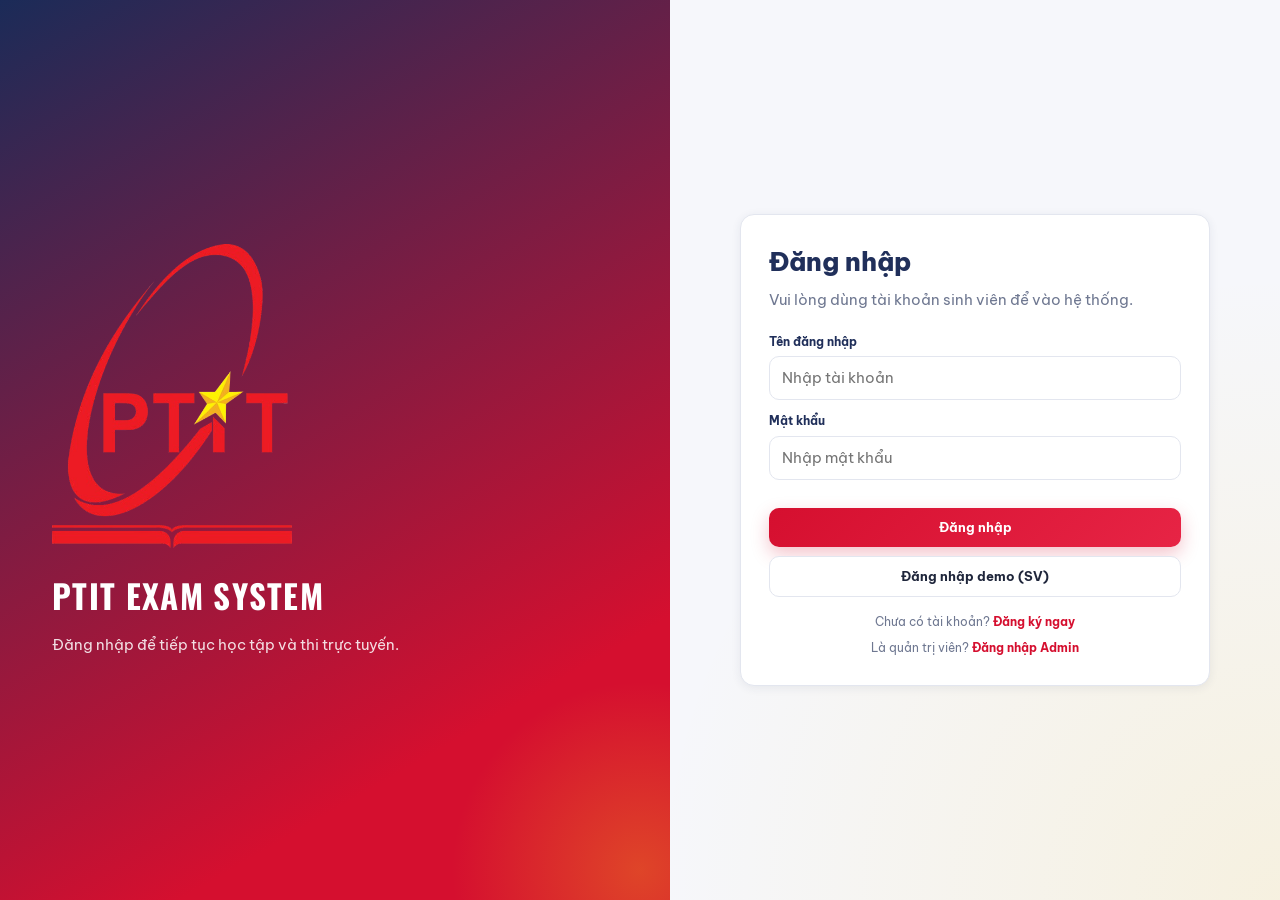
==== exam.html @ 9a4d94da "first project" ====
﻿<!DOCTYPE html>
<html lang="vi">
<head>
  <meta charset="UTF-8" />
  <meta name="viewport" content="width=device-width, initial-scale=1.0" />
  <title>PTIT Exam - Làm bài thi</title>
  <link rel="preconnect" href="https://fonts.googleapis.com" />
  <link rel="preconnect" href="https://fonts.gstatic.com" crossorigin />
  <link href="https://fonts.googleapis.com/css2?family=Be+Vietnam+Pro:wght@300;400;500;600;700;800&family=Oswald:wght@500;700&display=swap" rel="stylesheet" />
  <link rel="stylesheet" href="assets/css/base.css" />
  <link rel="stylesheet" href="assets/css/components.css" />
  <link rel="stylesheet" href="assets/css/exam.css" />
</head>
<body>
  <header class="topbar">
    <div class="logo-row">
      <img src="assets/images/ptit.png" alt="PTIT" />
      <strong id="exam-page-title">Bài thi</strong>
    </div>
    <div style="display: flex; gap: 8px; align-items: center;">
      <div id="timer-chip" class="timer-chip">00:00</div>
      <a class="btn btn-outline btn-sm" href="home.html" style="color: #fff; border-color: rgba(255,255,255,.4);">Thoát</a>
    </div>
  </header>

  <main class="main-area container">
    <div class="exam-layout">
      <section class="exam-panel">
        <div class="exam-header">
          <div class="exam-title" id="exam-title">Tên bài thi</div>
          <p class="exam-subtitle" id="exam-subject">Môn học</p>
        </div>

        <div id="question-area"></div>

        <div style="display: flex; gap: 10px; margin-top: 20px; flex-wrap: wrap;">
          <button class="btn btn-outline" id="btn-prev" type="button">Câu trước</button>
          <button class="btn btn-navy" id="btn-next" type="button">Câu sau</button>
          <button class="btn btn-primary" id="btn-submit" type="button" style="margin-left: auto;">Nộp bài</button>
        </div>
      </section>

      <aside class="exam-sidebar">
        <section class="card">
          <div class="card-body">
            <h3 style="font-size: .9rem; color: var(--ptit-navy); margin-bottom: 8px;">Tiến độ làm bài</h3>
            <div class="progress"><div id="progress-bar" class="progress-bar"></div></div>
            <p id="progress-text" style="font-size: .78rem; color: var(--text-muted); margin-top: 6px;">0 / 0 câu</p>
          </div>
        </section>
        <section class="card">
          <div class="card-body">
            <h3 style="font-size: .9rem; color: var(--ptit-navy); margin-bottom: 10px;">Danh sách câu hỏi</h3>
            <div id="q-nav-grid" class="q-nav-grid"></div>
          </div>
        </section>
      </aside>
    </div>
  </main>

  <script type="module" src="assets/js/pages/exam-page.js"></script>
</body>
</html>
---- assets/css/base.css ----
﻿:root {
  --ptit-red: #d50f2f;
  --ptit-red-dark: #ad0b26;
  --ptit-red-soft: #fde8ec;
  --ptit-gold: #f5c119;
  --ptit-gold-dark: #cc9f10;
  --ptit-ink: #1d2238;
  --ptit-navy: #202f5a;
  --bg-page: #f6f7fb;
  --bg-panel: #ffffff;
  --text-main: #1f263b;
  --text-muted: #6f7891;
  --border: #e3e6ef;
  --success: #16a34a;
  --warning: #d97706;
  --danger: #dc2626;
  --radius-sm: 10px;
  --radius-md: 14px;
  --radius-lg: 20px;
  --shadow-sm: 0 2px 10px rgba(32, 47, 90, 0.08);
  --shadow-md: 0 8px 28px rgba(32, 47, 90, 0.14);
}

*,
*::before,
*::after {
  box-sizing: border-box;
}

html,
body {
  margin: 0;
  padding: 0;
}

html {
  font-size: 15px;
  scroll-behavior: smooth;
}

body {
  font-family: 'Be Vietnam Pro', 'Segoe UI', sans-serif;
  color: var(--text-main);
  background:
    radial-gradient(circle at 0 0, rgba(213, 15, 47, 0.08), transparent 35%),
    radial-gradient(circle at 100% 100%, rgba(245, 193, 25, 0.12), transparent 40%),
    var(--bg-page);
  min-height: 100vh;
  line-height: 1.45;
}

a {
  color: inherit;
}

img {
  max-width: 100%;
  display: block;
}

h1,
h2,
h3,
h4,
p {
  margin: 0;
}

input,
select,
textarea,
button {
  font: inherit;
}

.container {
  width: min(1200px, 94vw);
  margin: 0 auto;
}

.page-title {
  font-size: 1.8rem;
  color: var(--ptit-navy);
  font-weight: 800;
}

.page-subtitle {
  margin-top: 6px;
  color: var(--text-muted);
  font-size: 0.92rem;
}

.topbar {
  height: 70px;
  background: linear-gradient(90deg, #182750 0%, #d50f2f 85%);
  color: #fff;
  display: flex;
  align-items: center;
  justify-content: space-between;
  padding: 0 24px;
  box-shadow: var(--shadow-md);
  position: sticky;
  top: 0;
  z-index: 40;
}

.logo-row {
  display: flex;
  align-items: center;
  gap: 10px;
}

.logo-row img {
  height: 42px;
  width: auto;
  object-fit: contain;
}

.logo-row strong {
  font-family: 'Oswald', sans-serif;
  letter-spacing: 0.04em;
  font-size: 1.12rem;
}

.main-area {
  padding: 30px 0 50px;
}

.form-label {
  display: block;
  font-size: 0.82rem;
  font-weight: 700;
  color: var(--ptit-navy);
  margin-bottom: 6px;
}

.form-control {
  width: 100%;
  border: 1.5px solid var(--border);
  border-radius: var(--radius-sm);
  padding: 10px 12px;
  background: #fff;
  color: var(--text-main);
  outline: none;
  transition: border-color 0.2s ease, box-shadow 0.2s ease;
}

.form-control:focus {
  border-color: var(--ptit-red);
  box-shadow: 0 0 0 3px rgba(213, 15, 47, 0.14);
}

.form-error {
  font-size: 0.76rem;
  color: var(--danger);
  margin-top: 5px;
  display: none;
}

.field.error .form-control {
  border-color: var(--danger);
}

.field.error .form-error {
  display: block;
}

@media (max-width: 900px) {
  .page-title {
    font-size: 1.45rem;
  }

  .topbar {
    padding: 0 14px;
  }
}
---- assets/css/components.css ----
﻿.btn {
  border: 0;
  cursor: pointer;
  border-radius: 10px;
  font-weight: 700;
  font-size: 0.88rem;
  padding: 10px 16px;
  display: inline-flex;
  align-items: center;
  justify-content: center;
  gap: 7px;
  transition: transform 0.18s ease, box-shadow 0.2s ease, background-color 0.2s ease;
  text-decoration: none;
}

.btn:hover {
  transform: translateY(-1px);
}

.btn:disabled {
  opacity: 0.55;
  cursor: not-allowed;
  transform: none;
}

.btn-primary {
  color: #fff;
  background: linear-gradient(135deg, var(--ptit-red) 0%, #e72445 100%);
  box-shadow: 0 7px 18px rgba(213, 15, 47, 0.25);
}

.btn-primary:hover {
  background: linear-gradient(135deg, var(--ptit-red-dark) 0%, var(--ptit-red) 100%);
}

.btn-outline {
  border: 1.4px solid var(--border);
  background: #fff;
  color: var(--text-main);
}

.btn-outline:hover {
  border-color: var(--ptit-red);
  color: var(--ptit-red);
}

.btn-navy {
  background: var(--ptit-navy);
  color: #fff;
}

.btn-gold {
  background: linear-gradient(135deg, var(--ptit-gold) 0%, #ffd84b 100%);
  color: #3a2c00;
}

.btn-danger {
  background: var(--danger);
  color: #fff;
}

.btn-ghost {
  background: transparent;
  color: var(--text-muted);
}

.btn-sm {
  font-size: 0.78rem;
  padding: 7px 12px;
}

.btn-full {
  width: 100%;
}

.card {
  border: 1.5px solid var(--border);
  border-radius: var(--radius-md);
  background: var(--bg-panel);
  box-shadow: var(--shadow-sm);
}

.card-head {
  padding: 16px 18px;
  border-bottom: 1.5px solid var(--border);
  display: flex;
  align-items: center;
  justify-content: space-between;
  gap: 10px;
  flex-wrap: wrap;
}

.card-head h3 {
  font-size: 1rem;
  color: var(--ptit-navy);
  font-weight: 800;
}

.card-body {
  padding: 18px;
}

.badge {
  display: inline-flex;
  align-items: center;
  border-radius: 999px;
  font-size: 0.72rem;
  font-weight: 700;
  padding: 4px 10px;
}

.badge-success { background: #e7f9ed; color: #137535; }
.badge-warning { background: #fff4da; color: #a85f04; }
.badge-error { background: #fdecec; color: #b31919; }
.badge-info { background: #e8eefc; color: #2147a8; }
.badge-neutral { background: #eff2f8; color: #5f6780; }

.table-wrap {
  overflow-x: auto;
}

table {
  width: 100%;
  border-collapse: collapse;
}

table th,
table td {
  text-align: left;
  padding: 12px 14px;
  border-bottom: 1px solid var(--border);
}

table th {
  font-size: 0.72rem;
  text-transform: uppercase;
  letter-spacing: 0.05em;
  color: var(--text-muted);
}

table td {
  font-size: 0.85rem;
}

table tr:hover td {
  background: #fafbff;
}

.toast-root {
  position: fixed;
  right: 18px;
  bottom: 20px;
  background: #1f2d52;
  color: #fff;
  border-radius: 10px;
  font-size: 0.85rem;
  padding: 12px 16px;
  opacity: 0;
  transform: translateY(70px);
  transition: all 0.24s ease;
  z-index: 9999;
  max-width: 340px;
}

.toast-root.show {
  opacity: 1;
  transform: translateY(0);
}

.toast-root.success { background: var(--success); }
.toast-root.error { background: var(--danger); }

.modal-overlay {
  position: fixed;
  inset: 0;
  background: rgba(15, 18, 30, 0.55);
  display: none;
  align-items: center;
  justify-content: center;
  padding: 20px;
  z-index: 9998;
}

.modal-overlay.open {
  display: flex;
}

.modal-card {
  width: min(620px, 95vw);
  border-radius: 16px;
  border: 1px solid var(--border);
  background: #fff;
  box-shadow: 0 20px 45px rgba(20, 26, 42, 0.28);
}

.modal-head,
.modal-foot {
  padding: 14px 18px;
  border-bottom: 1px solid var(--border);
}

.modal-head {
  display: flex;
  align-items: center;
  justify-content: space-between;
}

.modal-head h3 {
  font-size: 1rem;
  font-weight: 800;
  color: var(--ptit-navy);
}

.modal-body {
  padding: 16px 18px;
  max-height: 62vh;
  overflow: auto;
}

.modal-foot {
  border-bottom: 0;
  border-top: 1px solid var(--border);
  display: flex;
  justify-content: flex-end;
  gap: 8px;
}
---- assets/css/exam.css ----
﻿.exam-layout {
  display: grid;
  grid-template-columns: 1fr 290px;
  gap: 18px;
  align-items: start;
}

.exam-panel {
  border: 1.5px solid var(--border);
  border-radius: var(--radius-md);
  background: #fff;
  padding: 20px;
}

.exam-header {
  padding-bottom: 14px;
  border-bottom: 1.5px solid var(--border);
  margin-bottom: 18px;
}

.exam-title {
  color: var(--ptit-navy);
  font-size: 1.24rem;
  font-weight: 800;
}

.exam-subtitle {
  font-size: 0.85rem;
  color: var(--text-muted);
  margin-top: 4px;
}

.timer-chip {
  background: linear-gradient(120deg, var(--ptit-red), #e52145);
  color: #fff;
  border-radius: 10px;
  padding: 9px 12px;
  font-weight: 800;
  min-width: 90px;
  text-align: center;
}

.timer-chip.warn {
  background: linear-gradient(120deg, #b91c1c, #dc2626);
}

.question-label {
  color: var(--ptit-red);
  font-size: 0.76rem;
  letter-spacing: 0.08em;
  text-transform: uppercase;
  font-weight: 800;
}

.question-text {
  margin-top: 8px;
  color: var(--ptit-navy);
  line-height: 1.6;
  font-weight: 600;
}

.options-list {
  margin-top: 14px;
  display: grid;
  gap: 9px;
}

.option-item {
  border: 1.5px solid var(--border);
  border-radius: 10px;
  padding: 11px 13px;
  display: flex;
  gap: 10px;
  cursor: pointer;
  transition: border-color 0.18s ease, background-color 0.18s ease;
}

.option-item:hover,
.option-item.selected {
  border-color: var(--ptit-red);
  background: var(--ptit-red-soft);
}

.option-dot {
  width: 22px;
  height: 22px;
  border: 2px solid var(--border);
  border-radius: 50%;
  font-size: 0.76rem;
  display: inline-flex;
  align-items: center;
  justify-content: center;
  font-weight: 700;
  flex-shrink: 0;
}

.option-item.selected .option-dot {
  border-color: var(--ptit-red);
  background: var(--ptit-red);
  color: #fff;
}

.exam-sidebar {
  display: grid;
  gap: 14px;
  position: sticky;
  top: 82px;
}

.q-nav-grid {
  display: grid;
  grid-template-columns: repeat(5, 1fr);
  gap: 7px;
}

.q-nav-btn {
  border: 1.5px solid var(--border);
  background: #fff;
  border-radius: 8px;
  width: 100%;
  aspect-ratio: 1;
  cursor: pointer;
  font-size: 0.78rem;
  font-weight: 700;
  color: var(--text-muted);
}

.q-nav-btn.answered {
  border-color: var(--ptit-red);
  background: var(--ptit-red);
  color: #fff;
}

.q-nav-btn.current {
  border-color: var(--ptit-navy);
}

.progress {
  width: 100%;
  height: 7px;
  border-radius: 999px;
  background: #e8ebf3;
  overflow: hidden;
}

.progress-bar {
  height: 100%;
  width: 0;
  background: linear-gradient(90deg, var(--ptit-red), var(--ptit-gold));
}

@media (max-width: 960px) {
  .exam-layout {
    grid-template-columns: 1fr;
  }

  .exam-sidebar {
    position: static;
  }
}
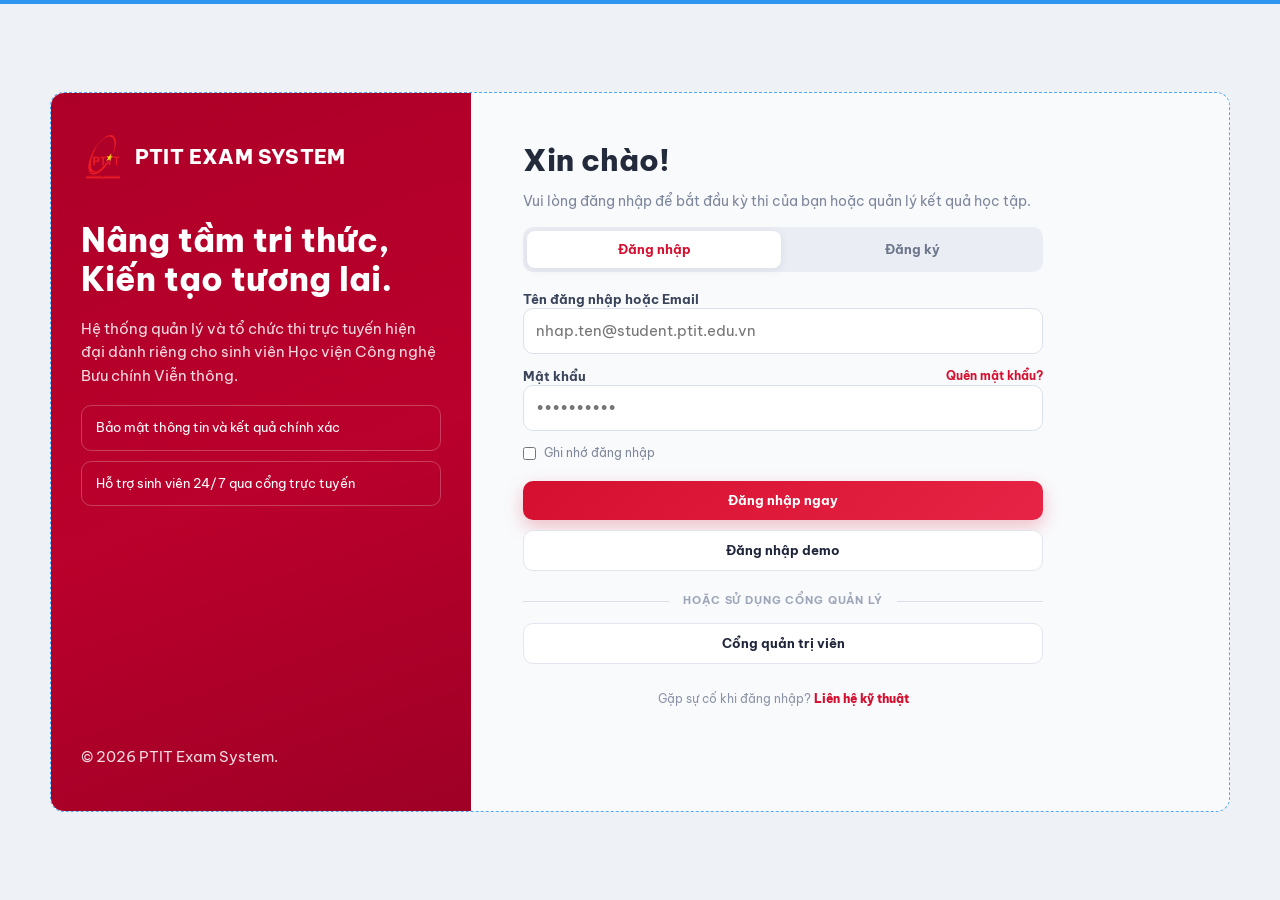
==== commit db3ad1e6: "final update" ====
--- a/exam.html
+++ b/exam.html
@@ -1,64 +1,198 @@
-﻿<!DOCTYPE html>
-<html lang="vi">
-<head>
-  <meta charset="UTF-8" />
-  <meta name="viewport" content="width=device-width, initial-scale=1.0" />
-  <title>PTIT Exam - Làm bài thi</title>
-  <link rel="preconnect" href="https://fonts.googleapis.com" />
-  <link rel="preconnect" href="https://fonts.gstatic.com" crossorigin />
-  <link href="https://fonts.googleapis.com/css2?family=Be+Vietnam+Pro:wght@300;400;500;600;700;800&family=Oswald:wght@500;700&display=swap" rel="stylesheet" />
-  <link rel="stylesheet" href="assets/css/base.css" />
-  <link rel="stylesheet" href="assets/css/components.css" />
-  <link rel="stylesheet" href="assets/css/exam.css" />
-</head>
-<body>
-  <header class="topbar">
-    <div class="logo-row">
-      <img src="assets/images/ptit.png" alt="PTIT" />
-      <strong id="exam-page-title">Bài thi</strong>
-    </div>
-    <div style="display: flex; gap: 8px; align-items: center;">
-      <div id="timer-chip" class="timer-chip">00:00</div>
-      <a class="btn btn-outline btn-sm" href="home.html" style="color: #fff; border-color: rgba(255,255,255,.4);">Thoát</a>
-    </div>
-  </header>
-
-  <main class="main-area container">
-    <div class="exam-layout">
-      <section class="exam-panel">
-        <div class="exam-header">
-          <div class="exam-title" id="exam-title">Tên bài thi</div>
-          <p class="exam-subtitle" id="exam-subject">Môn học</p>
-        </div>
-
-        <div id="question-area"></div>
-
-        <div style="display: flex; gap: 10px; margin-top: 20px; flex-wrap: wrap;">
-          <button class="btn btn-outline" id="btn-prev" type="button">Câu trước</button>
-          <button class="btn btn-navy" id="btn-next" type="button">Câu sau</button>
-          <button class="btn btn-primary" id="btn-submit" type="button" style="margin-left: auto;">Nộp bài</button>
-        </div>
-      </section>
-
-      <aside class="exam-sidebar">
-        <section class="card">
-          <div class="card-body">
-            <h3 style="font-size: .9rem; color: var(--ptit-navy); margin-bottom: 8px;">Tiến độ làm bài</h3>
-            <div class="progress"><div id="progress-bar" class="progress-bar"></div></div>
-            <p id="progress-text" style="font-size: .78rem; color: var(--text-muted); margin-top: 6px;">0 / 0 câu</p>
-          </div>
-        </section>
-        <section class="card">
-          <div class="card-body">
-            <h3 style="font-size: .9rem; color: var(--ptit-navy); margin-bottom: 10px;">Danh sách câu hỏi</h3>
-            <div id="q-nav-grid" class="q-nav-grid"></div>
-          </div>
-        </section>
-      </aside>
-    </div>
-  </main>
-
-  <script type="module" src="assets/js/pages/exam-page.js"></script>
-</body>
-</html>
-
+<!DOCTYPE html>++
+<!-- Trang exam.html -->++
+++
+<html lang="vi">++
+<head>++
+  <meta charset="UTF-8" />++
+  <meta name="viewport" content="width=device-width, initial-scale=1.0" />++
+  <title>PTIT Exam - Làm bài thi</title>++
+  <link rel="preconnect" href="https://fonts.googleapis.com" />++
+  <link rel="preconnect" href="https://fonts.gstatic.com" crossorigin />++
+  <link href="https://fonts.googleapis.com/css2?family=Be+Vietnam+Pro:wght@300;400;500;600;700;800&family=Oswald:wght@500;700&display=swap" rel="stylesheet" />++
+  <link rel="stylesheet" href="assets/css/base.css" />++
+  <link rel="stylesheet" href="assets/css/components.css" />++
+  <link rel="stylesheet" href="assets/css/exam.css" />++
+</head>++
+<body>++
+  <header class="topbar">++
+    <div class="logo-row">++
+      <img src="assets/images/ptit.png" alt="PTIT" />++
+      <strong id="exam-page-title">Bài thi</strong>++
+    </div>++
+    <div style="display: flex; gap: 8px; align-items: center;">++
+      <div id="timer-chip" class="timer-chip">00:00</div>++
+      <a class="btn btn-outline btn-sm" href="home.html" style="background: transparent; color: #fff; border-color: rgba(255,255,255,.4);">Thoát</a>++
+    </div>++
+  </header>++
+++
+  <main class="main-area container">++
+    <div class="exam-layout">++
+      <section class="exam-panel">++
+        <div class="exam-header">++
+          <div class="exam-title" id="exam-title">Tên bài thi</div>++
+          <p class="exam-subtitle" id="exam-subject">Môn học</p>++
+        </div>++
+++
+        <div id="question-area"></div>++
+++
+        <div style="display: flex; gap: 10px; margin-top: 20px; flex-wrap: wrap;">++
+          <button class="btn btn-outline" id="btn-prev" type="button">Câu trước</button>++
+          <button class="btn btn-navy" id="btn-next" type="button">Câu sau</button>++
+          <button class="btn btn-primary" id="btn-submit" type="button" style="margin-left: auto;">Nộp bài</button>++
+        </div>++
+      </section>++
+++
+      <aside class="exam-sidebar">++
+        <section class="card">++
+          <div class="card-body">++
+            <h3 style="font-size: .9rem; color: var(--ptit-navy); margin-bottom: 8px;">Tiến độ làm bài</h3>++
+            <div class="progress"><div id="progress-bar" class="progress-bar"></div></div>++
+            <p id="progress-text" style="font-size: .78rem; color: var(--text-muted); margin-top: 6px;">0 / 0 câu</p>++
+          </div>++
+        </section>++
+        <section class="card">++
+          <div class="card-body">++
+            <h3 style="font-size: .9rem; color: var(--ptit-navy); margin-bottom: 10px;">Danh sách câu hỏi</h3>++
+            <div id="q-nav-grid" class="q-nav-grid"></div>++
+          </div>++
+        </section>++
+      </aside>++
+    </div>++
+  </main>++
+++
+  <script type="module" src="assets/js/pages/exam-page.js"></script>++
+</body>++
+</html>++
+++
--- a/assets/css/base.css
+++ b/assets/css/base.css
@@ -1,176 +1,525 @@
-﻿:root {
-  --ptit-red: #d50f2f;
-  --ptit-red-dark: #ad0b26;
-  --ptit-red-soft: #fde8ec;
-  --ptit-gold: #f5c119;
-  --ptit-gold-dark: #cc9f10;
-  --ptit-ink: #1d2238;
-  --ptit-navy: #202f5a;
-  --bg-page: #f6f7fb;
-  --bg-panel: #ffffff;
-  --text-main: #1f263b;
-  --text-muted: #6f7891;
-  --border: #e3e6ef;
-  --success: #16a34a;
-  --warning: #d97706;
-  --danger: #dc2626;
-  --radius-sm: 10px;
-  --radius-md: 14px;
-  --radius-lg: 20px;
-  --shadow-sm: 0 2px 10px rgba(32, 47, 90, 0.08);
-  --shadow-md: 0 8px 28px rgba(32, 47, 90, 0.14);
-}
-
-*,
-*::before,
-*::after {
-  box-sizing: border-box;
-}
-
-html,
-body {
-  margin: 0;
-  padding: 0;
-}
-
-html {
-  font-size: 15px;
-  scroll-behavior: smooth;
-}
-
-body {
-  font-family: 'Be Vietnam Pro', 'Segoe UI', sans-serif;
-  color: var(--text-main);
-  background:
-    radial-gradient(circle at 0 0, rgba(213, 15, 47, 0.08), transparent 35%),
-    radial-gradient(circle at 100% 100%, rgba(245, 193, 25, 0.12), transparent 40%),
-    var(--bg-page);
-  min-height: 100vh;
-  line-height: 1.45;
-}
-
-a {
-  color: inherit;
-}
-
-img {
-  max-width: 100%;
-  display: block;
-}
-
-h1,
-h2,
-h3,
-h4,
-p {
-  margin: 0;
-}
-
-input,
-select,
-textarea,
-button {
-  font: inherit;
-}
-
-.container {
-  width: min(1200px, 94vw);
-  margin: 0 auto;
-}
-
-.page-title {
-  font-size: 1.8rem;
-  color: var(--ptit-navy);
-  font-weight: 800;
-}
-
-.page-subtitle {
-  margin-top: 6px;
-  color: var(--text-muted);
-  font-size: 0.92rem;
-}
-
-.topbar {
-  height: 70px;
-  background: linear-gradient(90deg, #182750 0%, #d50f2f 85%);
-  color: #fff;
-  display: flex;
-  align-items: center;
-  justify-content: space-between;
-  padding: 0 24px;
-  box-shadow: var(--shadow-md);
-  position: sticky;
-  top: 0;
-  z-index: 40;
-}
-
-.logo-row {
-  display: flex;
-  align-items: center;
-  gap: 10px;
-}
-
-.logo-row img {
-  height: 42px;
-  width: auto;
-  object-fit: contain;
-}
-
-.logo-row strong {
-  font-family: 'Oswald', sans-serif;
-  letter-spacing: 0.04em;
-  font-size: 1.12rem;
-}
-
-.main-area {
-  padding: 30px 0 50px;
-}
-
-.form-label {
-  display: block;
-  font-size: 0.82rem;
-  font-weight: 700;
-  color: var(--ptit-navy);
-  margin-bottom: 6px;
-}
-
-.form-control {
-  width: 100%;
-  border: 1.5px solid var(--border);
-  border-radius: var(--radius-sm);
-  padding: 10px 12px;
-  background: #fff;
-  color: var(--text-main);
-  outline: none;
-  transition: border-color 0.2s ease, box-shadow 0.2s ease;
-}
-
-.form-control:focus {
-  border-color: var(--ptit-red);
-  box-shadow: 0 0 0 3px rgba(213, 15, 47, 0.14);
-}
-
-.form-error {
-  font-size: 0.76rem;
-  color: var(--danger);
-  margin-top: 5px;
-  display: none;
-}
-
-.field.error .form-control {
-  border-color: var(--danger);
-}
-
-.field.error .form-error {
-  display: block;
-}
-
-@media (max-width: 900px) {
-  .page-title {
-    font-size: 1.45rem;
-  }
-
-  .topbar {
-    padding: 0 14px;
-  }
-}
+/* Styles cho base.css */++
+++
+:root {++
+  --ptit-red: #d50f2f;++
+  --ptit-red-dark: #ad0b26;++
+  --ptit-red-soft: #fde8ec;++
+  --ptit-gold: #f5c119;++
+  --ptit-gold-dark: #cc9f10;++
+  --ptit-ink: #1d2238;++
+  --ptit-navy: #202f5a;++
+  --bg-page: #eef1f6;++
+  --bg-panel: #ffffff;++
+  --text-main: #1f263b;++
+  --text-muted: #6f7891;++
+  --border: #e3e6ef;++
+  --success: #16a34a;++
+  --warning: #d97706;++
+  --danger: #dc2626;++
+  --radius-sm: 10px;++
+  --radius-md: 14px;++
+  --radius-lg: 20px;++
+  --shadow-sm: 0 2px 10px rgba(32, 47, 90, 0.08);++
+  --shadow-md: 0 8px 28px rgba(32, 47, 90, 0.14);++
+}++
+++
+*,++
+*::before,++
+*::after {++
+  box-sizing: border-box;++
+}++
+++
+html,++
+body {++
+  margin: 0;++
+  padding: 0;++
+}++
+++
+html {++
+  font-size: 15px;++
+  scroll-behavior: smooth;++
+}++
+++
+body {++
+  font-family: 'Be Vietnam Pro', 'Segoe UI', sans-serif;++
+  color: var(--text-main);++
+  background: var(--bg-page);++
+  min-height: 100vh;++
+  line-height: 1.45;++
+}++
+++
+a {++
+  color: inherit;++
+}++
+++
+img {++
+  max-width: 100%;++
+  display: block;++
+}++
+++
+h1,++
+h2,++
+h3,++
+h4,++
+p {++
+  margin: 0;++
+}++
+++
+input,++
+select,++
+textarea,++
+button {++
+  font: inherit;++
+}++
+++
+.container {++
+  width: min(1200px, 94vw);++
+  margin: 0 auto;++
+}++
+++
+.page-title {++
+  font-size: 1.8rem;++
+  color: var(--ptit-navy);++
+  font-weight: 800;++
+}++
+++
+.page-subtitle {++
+  margin-top: 6px;++
+  color: var(--text-muted);++
+  font-size: 0.92rem;++
+}++
+++
+.topbar {++
+  height: 68px;++
+  background: linear-gradient(90deg, #182750 0%, #d50f2f 85%);++
+  color: #fff;++
+  display: flex;++
+  align-items: center;++
+  justify-content: space-between;++
+  padding: 0 20px;++
+  box-shadow: var(--shadow-md);++
+  position: sticky;++
+  top: 0;++
+  z-index: 40;++
+}++
+++
+.logo-row {++
+  display: flex;++
+  align-items: center;++
+  gap: 10px;++
+}++
+++
+.logo-row img {++
+  height: 38px;++
+  width: auto;++
+  object-fit: contain;++
+}++
+++
+.logo-row strong {++
+  font-family: 'Oswald', sans-serif;++
+  letter-spacing: 0.04em;++
+  font-size: 1.12rem;++
+}++
+++
+.main-area {++
+  padding: 30px 0 50px;++
+}++
+++
+.form-label {++
+  display: block;++
+  font-size: 0.82rem;++
+  font-weight: 700;++
+  color: var(--ptit-navy);++
+  margin-bottom: 6px;++
+}++
+++
+.form-control {++
+  width: 100%;++
+  border: 1.5px solid var(--border);++
+  border-radius: var(--radius-sm);++
+  padding: 10px 12px;++
+  background: #fff;++
+  color: var(--text-main);++
+  outline: none;++
+  transition: border-color 0.2s ease, box-shadow 0.2s ease;++
+}++
+++
+.form-control:focus {++
+  border-color: var(--ptit-red);++
+  box-shadow: 0 0 0 3px rgba(213, 15, 47, 0.14);++
+}++
+++
+.form-error {++
+  font-size: 0.76rem;++
+  color: var(--danger);++
+  margin-top: 5px;++
+  display: none;++
+}++
+++
+.field.error .form-control {++
+  border-color: var(--danger);++
+}++
+++
+.field.error .form-error {++
+  display: block;++
+}++
+++
+@media (max-width: 900px) {++
+  .page-title {++
+    font-size: 1.45rem;++
+  }++
+++
+  .topbar {++
+    padding: 0 14px;++
+  }++
+}++
--- a/assets/css/components.css
+++ b/assets/css/components.css
@@ -1,226 +1,684 @@
-﻿.btn {
-  border: 0;
-  cursor: pointer;
-  border-radius: 10px;
-  font-weight: 700;
-  font-size: 0.88rem;
-  padding: 10px 16px;
-  display: inline-flex;
-  align-items: center;
-  justify-content: center;
-  gap: 7px;
-  transition: transform 0.18s ease, box-shadow 0.2s ease, background-color 0.2s ease;
-  text-decoration: none;
-}
-
-.btn:hover {
-  transform: translateY(-1px);
-}
-
-.btn:disabled {
-  opacity: 0.55;
-  cursor: not-allowed;
-  transform: none;
-}
-
-.btn-primary {
-  color: #fff;
-  background: linear-gradient(135deg, var(--ptit-red) 0%, #e72445 100%);
-  box-shadow: 0 7px 18px rgba(213, 15, 47, 0.25);
-}
-
-.btn-primary:hover {
-  background: linear-gradient(135deg, var(--ptit-red-dark) 0%, var(--ptit-red) 100%);
-}
-
-.btn-outline {
-  border: 1.4px solid var(--border);
-  background: #fff;
-  color: var(--text-main);
-}
-
-.btn-outline:hover {
-  border-color: var(--ptit-red);
-  color: var(--ptit-red);
-}
-
-.btn-navy {
-  background: var(--ptit-navy);
-  color: #fff;
-}
-
-.btn-gold {
-  background: linear-gradient(135deg, var(--ptit-gold) 0%, #ffd84b 100%);
-  color: #3a2c00;
-}
-
-.btn-danger {
-  background: var(--danger);
-  color: #fff;
-}
-
-.btn-ghost {
-  background: transparent;
-  color: var(--text-muted);
-}
-
-.btn-sm {
-  font-size: 0.78rem;
-  padding: 7px 12px;
-}
-
-.btn-full {
-  width: 100%;
-}
-
-.card {
-  border: 1.5px solid var(--border);
-  border-radius: var(--radius-md);
-  background: var(--bg-panel);
-  box-shadow: var(--shadow-sm);
-}
-
-.card-head {
-  padding: 16px 18px;
-  border-bottom: 1.5px solid var(--border);
-  display: flex;
-  align-items: center;
-  justify-content: space-between;
-  gap: 10px;
-  flex-wrap: wrap;
-}
-
-.card-head h3 {
-  font-size: 1rem;
-  color: var(--ptit-navy);
-  font-weight: 800;
-}
-
-.card-body {
-  padding: 18px;
-}
-
-.badge {
-  display: inline-flex;
-  align-items: center;
-  border-radius: 999px;
-  font-size: 0.72rem;
-  font-weight: 700;
-  padding: 4px 10px;
-}
-
-.badge-success { background: #e7f9ed; color: #137535; }
-.badge-warning { background: #fff4da; color: #a85f04; }
-.badge-error { background: #fdecec; color: #b31919; }
-.badge-info { background: #e8eefc; color: #2147a8; }
-.badge-neutral { background: #eff2f8; color: #5f6780; }
-
-.table-wrap {
-  overflow-x: auto;
-}
-
-table {
-  width: 100%;
-  border-collapse: collapse;
-}
-
-table th,
-table td {
-  text-align: left;
-  padding: 12px 14px;
-  border-bottom: 1px solid var(--border);
-}
-
-table th {
-  font-size: 0.72rem;
-  text-transform: uppercase;
-  letter-spacing: 0.05em;
-  color: var(--text-muted);
-}
-
-table td {
-  font-size: 0.85rem;
-}
-
-table tr:hover td {
-  background: #fafbff;
-}
-
-.toast-root {
-  position: fixed;
-  right: 18px;
-  bottom: 20px;
-  background: #1f2d52;
-  color: #fff;
-  border-radius: 10px;
-  font-size: 0.85rem;
-  padding: 12px 16px;
-  opacity: 0;
-  transform: translateY(70px);
-  transition: all 0.24s ease;
-  z-index: 9999;
-  max-width: 340px;
-}
-
-.toast-root.show {
-  opacity: 1;
-  transform: translateY(0);
-}
-
-.toast-root.success { background: var(--success); }
-.toast-root.error { background: var(--danger); }
-
-.modal-overlay {
-  position: fixed;
-  inset: 0;
-  background: rgba(15, 18, 30, 0.55);
-  display: none;
-  align-items: center;
-  justify-content: center;
-  padding: 20px;
-  z-index: 9998;
-}
-
-.modal-overlay.open {
-  display: flex;
-}
-
-.modal-card {
-  width: min(620px, 95vw);
-  border-radius: 16px;
-  border: 1px solid var(--border);
-  background: #fff;
-  box-shadow: 0 20px 45px rgba(20, 26, 42, 0.28);
-}
-
-.modal-head,
-.modal-foot {
-  padding: 14px 18px;
-  border-bottom: 1px solid var(--border);
-}
-
-.modal-head {
-  display: flex;
-  align-items: center;
-  justify-content: space-between;
-}
-
-.modal-head h3 {
-  font-size: 1rem;
-  font-weight: 800;
-  color: var(--ptit-navy);
-}
-
-.modal-body {
-  padding: 16px 18px;
-  max-height: 62vh;
-  overflow: auto;
-}
-
-.modal-foot {
-  border-bottom: 0;
-  border-top: 1px solid var(--border);
-  display: flex;
-  justify-content: flex-end;
-  gap: 8px;
-}
+/* Styles cho components.css */++
+++
+.btn {++
+  border: 0;++
+  cursor: pointer;++
+  border-radius: 10px;++
+  font-weight: 700;++
+  font-size: 0.88rem;++
+  padding: 10px 16px;++
+  display: inline-flex;++
+  align-items: center;++
+  justify-content: center;++
+  gap: 7px;++
+  transition: transform 0.18s ease, box-shadow 0.2s ease, background-color 0.2s ease;++
+  text-decoration: none;++
+}++
+++
+.btn:hover {++
+  transform: translateY(-1px);++
+}++
+++
+.btn:disabled {++
+  opacity: 0.55;++
+  cursor: not-allowed;++
+  transform: none;++
+}++
+++
+.btn-primary {++
+  color: #fff;++
+  background: linear-gradient(135deg, var(--ptit-red) 0%, #e72445 100%);++
+  box-shadow: 0 7px 18px rgba(213, 15, 47, 0.25);++
+}++
+++
+.btn-primary:hover {++
+  background: linear-gradient(135deg, var(--ptit-red-dark) 0%, var(--ptit-red) 100%);++
+}++
+++
+.btn-outline {++
+  border: 1.4px solid var(--border);++
+  background: #fff;++
+  color: var(--text-main);++
+}++
+++
+.btn-outline:hover {++
+  border-color: var(--ptit-red);++
+  color: var(--ptit-red);++
+}++
+++
+.btn-navy {++
+  background: var(--ptit-navy);++
+  color: #fff;++
+}++
+++
+.btn-gold {++
+  background: linear-gradient(135deg, var(--ptit-gold) 0%, #ffd84b 100%);++
+  color: #3a2c00;++
+}++
+++
+.btn-danger {++
+  background: var(--danger);++
+  color: #fff;++
+}++
+++
+.btn-ghost {++
+  background: transparent;++
+  color: var(--text-muted);++
+}++
+++
+.btn-sm {++
+  font-size: 0.78rem;++
+  padding: 7px 12px;++
+}++
+++
+.btn-full {++
+  width: 100%;++
+}++
+++
+.card {++
+  border: 1.5px solid var(--border);++
+  border-radius: var(--radius-md);++
+  background: var(--bg-panel);++
+  box-shadow: var(--shadow-sm);++
+}++
+++
+.card-head {++
+  padding: 16px 18px;++
+  border-bottom: 1.5px solid var(--border);++
+  display: flex;++
+  align-items: center;++
+  justify-content: space-between;++
+  gap: 10px;++
+  flex-wrap: wrap;++
+}++
+++
+.card-head h3 {++
+  font-size: 1rem;++
+  color: var(--ptit-navy);++
+  font-weight: 800;++
+}++
+++
+.card-body {++
+  padding: 18px;++
+}++
+++
+.badge {++
+  display: inline-flex;++
+  align-items: center;++
+  border-radius: 999px;++
+  font-size: 0.72rem;++
+  font-weight: 700;++
+  padding: 4px 10px;++
+}++
+++
+.badge-success { background: #e7f9ed; color: #137535; }++
+.badge-warning { background: #fff4da; color: #a85f04; }++
+.badge-error { background: #fdecec; color: #b31919; }++
+.badge-info { background: #e8eefc; color: #2147a8; }++
+.badge-neutral { background: #eff2f8; color: #5f6780; }++
+++
+.table-wrap {++
+  overflow-x: auto;++
+}++
+++
+table {++
+  width: 100%;++
+  border-collapse: collapse;++
+}++
+++
+table th,++
+table td {++
+  text-align: left;++
+  padding: 12px 14px;++
+  border-bottom: 1px solid var(--border);++
+}++
+++
+table th {++
+  font-size: 0.72rem;++
+  text-transform: uppercase;++
+  letter-spacing: 0.05em;++
+  color: var(--text-muted);++
+}++
+++
+table td {++
+  font-size: 0.85rem;++
+}++
+++
+table tr:hover td {++
+  background: #fafbff;++
+}++
+++
+.toast-root {++
+  position: fixed;++
+  right: 18px;++
+  bottom: 20px;++
+  background: #1f2d52;++
+  color: #fff;++
+  border-radius: 10px;++
+  font-size: 0.85rem;++
+  padding: 12px 16px;++
+  opacity: 0;++
+  transform: translateY(70px);++
+  transition: all 0.24s ease;++
+  z-index: 9999;++
+  max-width: 340px;++
+}++
+++
+.toast-root.show {++
+  opacity: 1;++
+  transform: translateY(0);++
+}++
+++
+.toast-root.success { background: var(--success); }++
+.toast-root.error { background: var(--danger); }++
+++
+.modal-overlay {++
+  position: fixed;++
+  inset: 0;++
+  background: rgba(15, 18, 30, 0.55);++
+  display: none;++
+  align-items: center;++
+  justify-content: center;++
+  padding: 20px;++
+  z-index: 9998;++
+}++
+++
+.modal-overlay.open {++
+  display: flex;++
+}++
+++
+.modal-card {++
+  width: min(620px, 95vw);++
+  border-radius: 16px;++
+  border: 1px solid var(--border);++
+  background: #fff;++
+  box-shadow: 0 20px 45px rgba(20, 26, 42, 0.28);++
+}++
+++
+.modal-head,++
+.modal-foot {++
+  padding: 14px 18px;++
+  border-bottom: 1px solid var(--border);++
+}++
+++
+.modal-head {++
+  display: flex;++
+  align-items: center;++
+  justify-content: space-between;++
+}++
+++
+.modal-head h3 {++
+  font-size: 1rem;++
+  font-weight: 800;++
+  color: var(--ptit-navy);++
+}++
+++
+.modal-body {++
+  padding: 16px 18px;++
+  max-height: 62vh;++
+  overflow: auto;++
+}++
+++
+.modal-foot {++
+  border-bottom: 0;++
+  border-top: 1px solid var(--border);++
+  display: flex;++
+  justify-content: flex-end;++
+  gap: 8px;++
+}++
--- a/assets/css/exam.css
+++ b/assets/css/exam.css
@@ -1,160 +1,486 @@
-﻿.exam-layout {
-  display: grid;
-  grid-template-columns: 1fr 290px;
-  gap: 18px;
-  align-items: start;
-}
-
-.exam-panel {
-  border: 1.5px solid var(--border);
-  border-radius: var(--radius-md);
-  background: #fff;
-  padding: 20px;
-}
-
-.exam-header {
-  padding-bottom: 14px;
-  border-bottom: 1.5px solid var(--border);
-  margin-bottom: 18px;
-}
-
-.exam-title {
-  color: var(--ptit-navy);
-  font-size: 1.24rem;
-  font-weight: 800;
-}
-
-.exam-subtitle {
-  font-size: 0.85rem;
-  color: var(--text-muted);
-  margin-top: 4px;
-}
-
-.timer-chip {
-  background: linear-gradient(120deg, var(--ptit-red), #e52145);
-  color: #fff;
-  border-radius: 10px;
-  padding: 9px 12px;
-  font-weight: 800;
-  min-width: 90px;
-  text-align: center;
-}
-
-.timer-chip.warn {
-  background: linear-gradient(120deg, #b91c1c, #dc2626);
-}
-
-.question-label {
-  color: var(--ptit-red);
-  font-size: 0.76rem;
-  letter-spacing: 0.08em;
-  text-transform: uppercase;
-  font-weight: 800;
-}
-
-.question-text {
-  margin-top: 8px;
-  color: var(--ptit-navy);
-  line-height: 1.6;
-  font-weight: 600;
-}
-
-.options-list {
-  margin-top: 14px;
-  display: grid;
-  gap: 9px;
-}
-
-.option-item {
-  border: 1.5px solid var(--border);
-  border-radius: 10px;
-  padding: 11px 13px;
-  display: flex;
-  gap: 10px;
-  cursor: pointer;
-  transition: border-color 0.18s ease, background-color 0.18s ease;
-}
-
-.option-item:hover,
-.option-item.selected {
-  border-color: var(--ptit-red);
-  background: var(--ptit-red-soft);
-}
-
-.option-dot {
-  width: 22px;
-  height: 22px;
-  border: 2px solid var(--border);
-  border-radius: 50%;
-  font-size: 0.76rem;
-  display: inline-flex;
-  align-items: center;
-  justify-content: center;
-  font-weight: 700;
-  flex-shrink: 0;
-}
-
-.option-item.selected .option-dot {
-  border-color: var(--ptit-red);
-  background: var(--ptit-red);
-  color: #fff;
-}
-
-.exam-sidebar {
-  display: grid;
-  gap: 14px;
-  position: sticky;
-  top: 82px;
-}
-
-.q-nav-grid {
-  display: grid;
-  grid-template-columns: repeat(5, 1fr);
-  gap: 7px;
-}
-
-.q-nav-btn {
-  border: 1.5px solid var(--border);
-  background: #fff;
-  border-radius: 8px;
-  width: 100%;
-  aspect-ratio: 1;
-  cursor: pointer;
-  font-size: 0.78rem;
-  font-weight: 700;
-  color: var(--text-muted);
-}
-
-.q-nav-btn.answered {
-  border-color: var(--ptit-red);
-  background: var(--ptit-red);
-  color: #fff;
-}
-
-.q-nav-btn.current {
-  border-color: var(--ptit-navy);
-}
-
-.progress {
-  width: 100%;
-  height: 7px;
-  border-radius: 999px;
-  background: #e8ebf3;
-  overflow: hidden;
-}
-
-.progress-bar {
-  height: 100%;
-  width: 0;
-  background: linear-gradient(90deg, var(--ptit-red), var(--ptit-gold));
-}
-
-@media (max-width: 960px) {
-  .exam-layout {
-    grid-template-columns: 1fr;
-  }
-
-  .exam-sidebar {
-    position: static;
-  }
-}
+/* Styles cho exam.css */++
+++
+.exam-layout {++
+  display: grid;++
+  grid-template-columns: 1fr 290px;++
+  gap: 18px;++
+  align-items: start;++
+}++
+++
+.exam-panel {++
+  border: 1.5px solid var(--border);++
+  border-radius: var(--radius-md);++
+  background: #fff;++
+  padding: 20px;++
+}++
+++
+.exam-header {++
+  padding-bottom: 14px;++
+  border-bottom: 1.5px solid var(--border);++
+  margin-bottom: 18px;++
+}++
+++
+.exam-title {++
+  color: var(--ptit-navy);++
+  font-size: 1.24rem;++
+  font-weight: 800;++
+}++
+++
+.exam-subtitle {++
+  font-size: 0.85rem;++
+  color: var(--text-muted);++
+  margin-top: 4px;++
+}++
+++
+.timer-chip {++
+  background: linear-gradient(120deg, var(--ptit-red), #e52145);++
+  color: #fff;++
+  border-radius: 10px;++
+  padding: 9px 12px;++
+  font-weight: 800;++
+  min-width: 90px;++
+  text-align: center;++
+}++
+++
+.timer-chip.warn {++
+  background: linear-gradient(120deg, #b91c1c, #dc2626);++
+}++
+++
+.question-label {++
+  color: var(--ptit-red);++
+  font-size: 0.76rem;++
+  letter-spacing: 0.08em;++
+  text-transform: uppercase;++
+  font-weight: 800;++
+}++
+++
+.question-text {++
+  margin-top: 8px;++
+  color: var(--ptit-navy);++
+  line-height: 1.6;++
+  font-weight: 600;++
+}++
+++
+.options-list {++
+  margin-top: 14px;++
+  display: grid;++
+  gap: 9px;++
+}++
+++
+.option-item {++
+  border: 1.5px solid var(--border);++
+  border-radius: 10px;++
+  padding: 11px 13px;++
+  display: flex;++
+  gap: 10px;++
+  cursor: pointer;++
+  transition: border-color 0.18s ease, background-color 0.18s ease;++
+}++
+++
+.option-item:hover,++
+.option-item.selected {++
+  border-color: var(--ptit-red);++
+  background: var(--ptit-red-soft);++
+}++
+++
+.option-dot {++
+  width: 22px;++
+  height: 22px;++
+  border: 2px solid var(--border);++
+  border-radius: 50%;++
+  font-size: 0.76rem;++
+  display: inline-flex;++
+  align-items: center;++
+  justify-content: center;++
+  font-weight: 700;++
+  flex-shrink: 0;++
+}++
+++
+.option-item.selected .option-dot {++
+  border-color: var(--ptit-red);++
+  background: var(--ptit-red);++
+  color: #fff;++
+}++
+++
+.exam-sidebar {++
+  display: grid;++
+  gap: 14px;++
+  position: sticky;++
+  top: 82px;++
+}++
+++
+.q-nav-grid {++
+  display: grid;++
+  grid-template-columns: repeat(5, 1fr);++
+  gap: 7px;++
+}++
+++
+.q-nav-btn {++
+  border: 1.5px solid var(--border);++
+  background: #fff;++
+  border-radius: 8px;++
+  width: 100%;++
+  aspect-ratio: 1;++
+  cursor: pointer;++
+  font-size: 0.78rem;++
+  font-weight: 700;++
+  color: var(--text-muted);++
+}++
+++
+.q-nav-btn.answered {++
+  border-color: var(--ptit-red);++
+  background: var(--ptit-red);++
+  color: #fff;++
+}++
+++
+.q-nav-btn.current {++
+  border-color: var(--ptit-navy);++
+}++
+++
+.progress {++
+  width: 100%;++
+  height: 7px;++
+  border-radius: 999px;++
+  background: #e8ebf3;++
+  overflow: hidden;++
+}++
+++
+.progress-bar {++
+  height: 100%;++
+  width: 0;++
+  background: linear-gradient(90deg, var(--ptit-red), var(--ptit-gold));++
+}++
+++
+@media (max-width: 960px) {++
+  .exam-layout {++
+    grid-template-columns: 1fr;++
+  }++
+++
+  .exam-sidebar {++
+    position: static;++
+  }++
+}++
